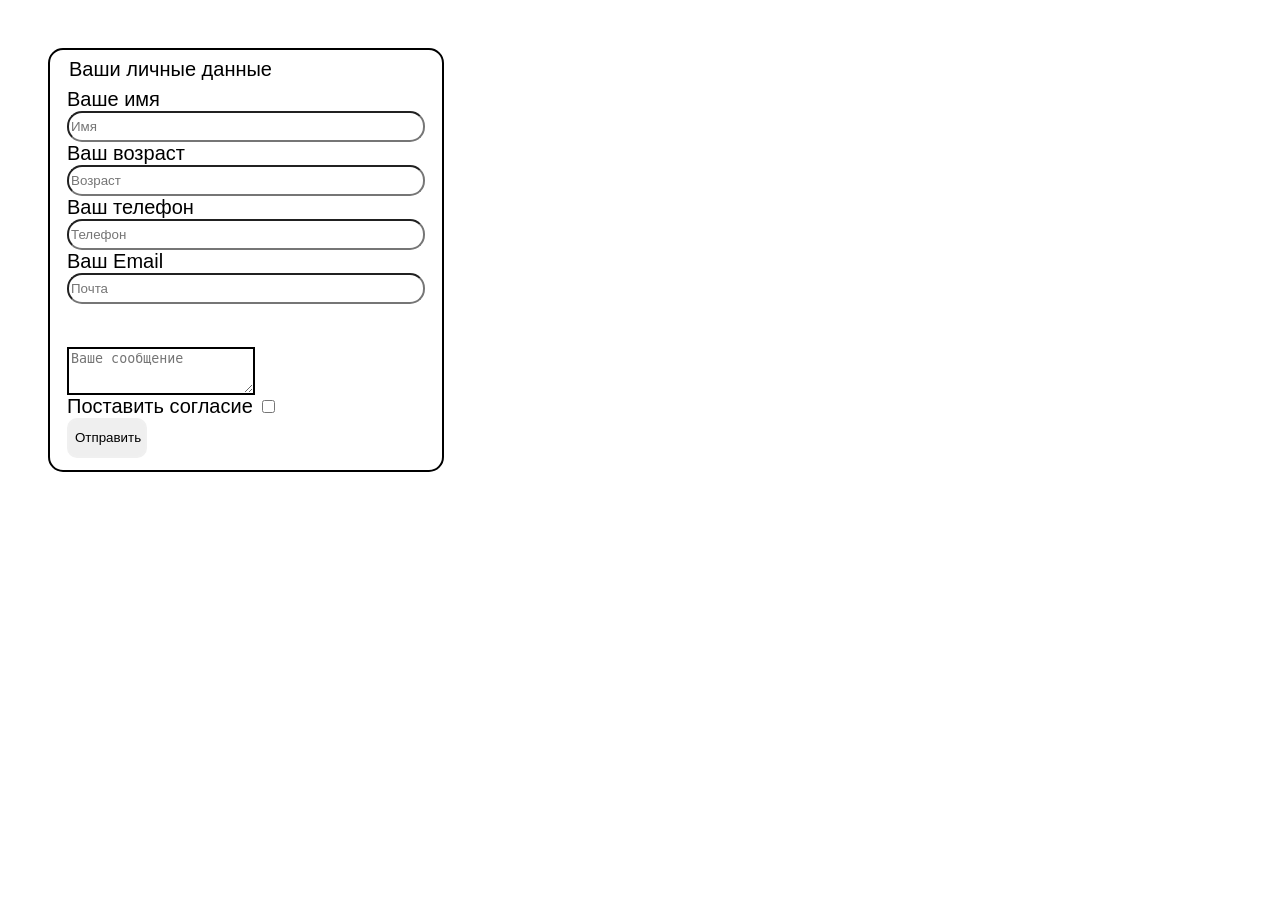
==== index.html @ 32880aeb "pr5" ====
<!DOCTYPE html>
<html lang="en">
<head>
  <meta charset="UTF-8">
  <meta name="viewport" content="width=device-width, initial-scale=1.0">
  <title>FORMS</title>
  <link rel="stylesheet" href="style.css">
</head>
<body>
  <div class="card">
    <form class="form" action="">
      <fieldset class="fs1">
        <legend class="legend">Ваши личные данные</legend>
        <label for="name" class="l1">Ваше имя</label>
        <input id="name " placeholder="Имя" required type="text">
        <label for="age" class="l2">Ваш возраст</label>
        <input id="age " placeholder="Возраст" required type="number">
        <label for="tel" class="l3">Ваш телефон</label>
        <input id="tel " placeholder="Телефон" required type="tel">
        <label for="mail" class="l4">Ваш Email</label>
        <input id="mail " placeholder="Почта" required type="email">
      </fieldset>
      <fieldset class="fs2">
        <label class="l5" for="massage"></label>
        <textarea class="ta" placeholder="Ваше сообщение" name="massage" id="massage"></textarea>
        <label class="l5" for="cb"> Поставить согласие 
          <input required id="cb" type="checkbox">
        </label>
        <button class="button" type="submit">Отправить</button>
      </fieldset>
    </form>
  </div>
</body>
</html>
---- style.css ----
body{
  font-family: sans-serif;

}
.card{
  display: inline-block;
  border: 2px solid #000;
  border-radius: 15px;
  margin: 40px;
}
.legend{
padding-top: 8px;
}
input:not([type="checkbox"]){
  display: block;
  min-width: 350px;
  min-height: 25px;
  border-radius: 15px;
}
.form{
  max-width: 500px;
  font-size: 20px;
}
.fs1{
  border-radius: 15px;
border: none;
}
.fs2{
  border-radius: 15px;
border:none
}
.ta{
  display: block;
  max-width: 180px;
  max-height: 200px;
  min-width: 180px;
  min-height: 40px;
  border: 2px solid #000;
}
.l5{
  display: inline-block;
}
.button{
width: 80px;
height: 40px;
border-radius: 10px;
border: 2px solid #F0F0F0;
display: block;
}
.cb {
    display: inline-block;
}
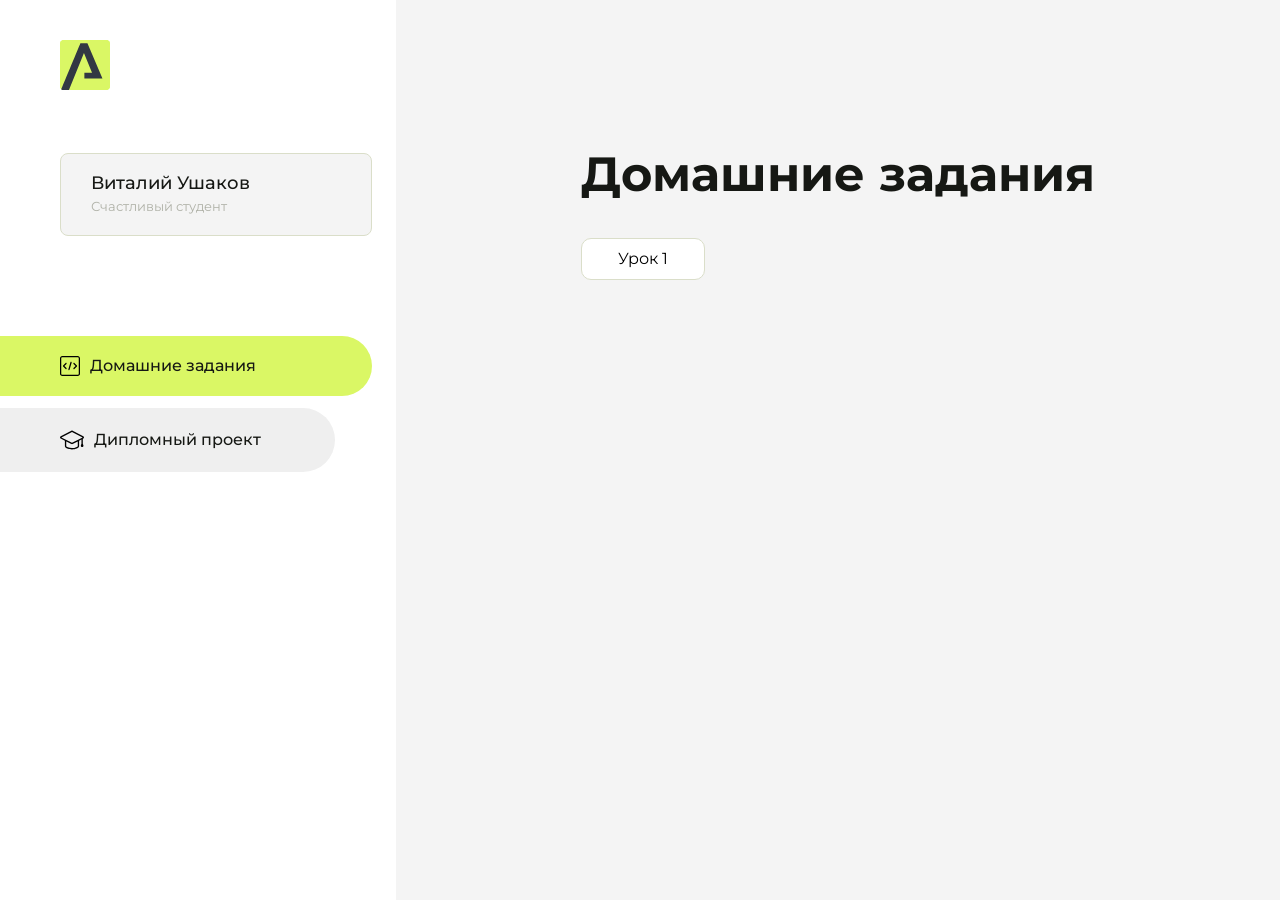
==== commit fb06a799: "Add files via upload" ====
--- a/index.html
+++ b/index.html
@@ -1,34 +1,117 @@
 <!DOCTYPE html>
 <html lang="en">
 <head>
-  <meta charset="UTF-8">
-  <meta name="viewport" content="width=device-width, initial-scale=1.0">
-  <title>FORMS</title>
-  <link rel="stylesheet" href="style.css">
+    <meta charset="UTF-8">
+    <meta name="viewport" content="width=device-width, initial-scale=1.0">
+    <title>Домашняя работа</title>
+    <link rel="shortcut icon" href="src/logo.ico" type="image/x-icon">
+    <link rel="preconnect" href="https://fonts.googleapis.com">
+    <link rel="preconnect" href="https://fonts.gstatic.com" crossorigin>
+    <link href="https://fonts.googleapis.com/css2?family=Montserrat:wght@400;500;700&family=Rubik:wght@500&display=swap"
+          rel="stylesheet">
+    <link rel="stylesheet" href="src/style.css">
 </head>
-<body>
-  <div class="card">
-    <form class="form" action="">
-      <fieldset class="fs1">
-        <legend class="legend">Ваши личные данные</legend>
-        <label for="name" class="l1">Ваше имя</label>
-        <input id="name " placeholder="Имя" required type="text">
-        <label for="age" class="l2">Ваш возраст</label>
-        <input id="age " placeholder="Возраст" required type="number">
-        <label for="tel" class="l3">Ваш телефон</label>
-        <input id="tel " placeholder="Телефон" required type="tel">
-        <label for="mail" class="l4">Ваш Email</label>
-        <input id="mail " placeholder="Почта" required type="email">
-      </fieldset>
-      <fieldset class="fs2">
-        <label class="l5" for="massage"></label>
-        <textarea class="ta" placeholder="Ваше сообщение" name="massage" id="massage"></textarea>
-        <label class="l5" for="cb"> Поставить согласие 
-          <input required id="cb" type="checkbox">
-        </label>
-        <button class="button" type="submit">Отправить</button>
-      </fieldset>
-    </form>
-  </div>
+<body id="body">
+<div class="overlay" id="overlay"></div>
+<div class="layout">
+    <div class="burger" id="burger">
+        <svg viewBox="0 0 24 24" fill="none" xmlns="http://www.w3.org/2000/svg">
+            <g id="SVGRepo_bgCarrier" stroke-width="0"></g>
+            <g id="SVGRepo_tracerCarrier" stroke-linecap="round" stroke-linejoin="round"></g>
+            <g id="SVGRepo_iconCarrier">
+                <path d="M4 18L20 18" stroke="#DAF765" stroke-width="2" stroke-linecap="round"></path>
+                <path d="M4 12L20 12" stroke="#DAF765" stroke-width="2" stroke-linecap="round"></path>
+                <path d="M4 6L20 6" stroke="#DAF765" stroke-width="2" stroke-linecap="round"></path>
+            </g>
+        </svg>
+    </div>
+    <aside class="sidebar" id="sidebar">
+        <div class="sidebar__inner">
+            <div class="logo">
+                <svg width="50" height="50" viewBox="0 0 50 50" fill="none" xmlns="http://www.w3.org/2000/svg">
+                    <g clip-path="url(#clip0_513_74730)">
+                        <path d="M46.17 -0.257004H3.83C1.57281 -0.257004 -0.257 1.57281 -0.257 3.83V46.17C-0.257 48.4272 1.57281 50.257 3.83 50.257H46.17C48.4272 50.257 50.257 48.4272 50.257 46.17V3.83C50.257 1.57281 48.4272 -0.257004 46.17 -0.257004Z"
+                              fill="#DAF765"/>
+                        <path d="M24.375 38.4H42.461L27.441 3.1585H20.4355C20.4355 3.1585 6.7895 35.881 1.1945 49.294C2.015 50.0275 3.0945 50.257 3.6945 50.257H8.8445L23.954 13.07L32.0465 32.8285H24.375V38.4Z"
+                              fill="#323843"/>
+                    </g>
+                    <defs>
+                        <clipPath id="clip0_513_74730">
+                            <rect width="50" height="50" fill="white"/>
+                        </clipPath>
+                    </defs>
+                </svg>
+            </div>
+            <div class="sidebar__user">
+                <div class="sidebar__name">Виталий Ушаков</div>
+                <div class="sidebar__text">Счастливый студент</div>
+            </div>
+            <div class="sidebar__tabs">
+                <div class="sidebar__item">
+                    <button class="sidebar__button active" id="tasks">
+                        <svg xmlns="http://www.w3.org/2000/svg" width="20" height="20" viewBox="0 0 20 20" fill="none">
+                            <g clip-path="url(#clip0_704_74543)">
+                                <path d="M17.7083 20H2.29167C1.0275 20 0 18.9725 0 17.7083V2.29167C0 1.0275 1.0275 0 2.29167 0H17.7083C18.9725 0 20 1.0275 20 2.29167V17.7083C20 18.9725 18.9725 20 17.7083 20ZM2.29167 1.25C1.7175 1.25 1.25 1.7175 1.25 2.29167V17.7083C1.25 18.2825 1.7175 18.75 2.29167 18.75H17.7083C18.2825 18.75 18.75 18.2825 18.75 17.7083V2.29167C18.75 1.7175 18.2825 1.25 17.7083 1.25H2.29167Z"
+                                      fill="black"/>
+                                <path d="M6.04167 13.125C5.88167 13.125 5.72167 13.0642 5.6 12.9417L3.1 10.4417C2.85583 10.1975 2.85583 9.80167 3.1 9.5575L5.6 7.0575C5.84417 6.81333 6.24 6.81333 6.48417 7.0575C6.72833 7.30167 6.72833 7.6975 6.48417 7.94167L4.42583 10L6.48417 12.0583C6.72833 12.3025 6.72833 12.6983 6.48417 12.9425C6.36167 13.0642 6.20167 13.125 6.04167 13.125Z"
+                                      fill="black"/>
+                                <path d="M8.95833 14.1667C8.9 14.1667 8.84 14.1583 8.78167 14.1417C8.45083 14.0442 8.26083 13.6967 8.35833 13.3658L10.4417 6.28251C10.5392 5.95084 10.8892 5.76417 11.2175 5.85917C11.5483 5.95667 11.7383 6.30417 11.6408 6.63501L9.5575 13.7183C9.47833 13.9908 9.22833 14.1667 8.95833 14.1667Z"
+                                      fill="black"/>
+                                <path d="M13.9583 13.125C13.7983 13.125 13.6383 13.0642 13.5167 12.9417C13.2725 12.6975 13.2725 12.3017 13.5167 12.0575L15.575 9.99916L13.5167 7.94083C13.2725 7.69666 13.2725 7.30083 13.5167 7.05666C13.7608 6.81249 14.1567 6.81249 14.4008 7.05666L16.9008 9.55666C17.145 9.80083 17.145 10.1967 16.9008 10.4408L14.4008 12.9408C14.2783 13.0642 14.1183 13.125 13.9583 13.125Z"
+                                      fill="black"/>
+                            </g>
+                            <defs>
+                                <clipPath id="clip0_704_74543">
+                                    <rect width="20" height="20" fill="white"/>
+                                </clipPath>
+                            </defs>
+                        </svg>
+                        <span>Домашние задания</span></button>
+                </div>
+                <div class="sidebar__item">
+                    <button class="sidebar__button" id="diplom">
+                        <svg xmlns="http://www.w3.org/2000/svg" width="24" height="24" viewBox="0 0 24 24" fill="none">
+                            <g clip-path="url(#clip0_704_74553)">
+                                <path d="M23.2628 10.5971C23.7176 10.365 24 9.90375 24 9.39337C24 8.883 23.7176 8.42175 23.2628 8.18962L12.6135 2.75362C12.2291 2.55824 11.7705 2.55787 11.3854 2.75399L0.736875 8.19C0.282375 8.42175 0 8.883 0 9.39337C0 9.90375 0.282375 10.365 0.736875 10.5971L4.89038 12.7177V18.2074C4.89038 19.8154 8.412 21.393 12 21.393C15.5884 21.393 19.1096 19.815 19.1096 18.2074V12.7174L21.4609 11.517V15.8017L20.901 17.2305C20.7409 17.6389 20.7934 18.0994 21.0405 18.4616C21.2876 18.8246 21.6979 19.041 22.1366 19.041C22.5754 19.041 22.9852 18.8246 23.2324 18.462C23.4795 18.099 23.532 17.6385 23.3719 17.2301L22.8124 15.8021V10.827L23.2628 10.5971ZM17.7623 18.1721C17.6198 18.6375 15.3491 20.0419 12 20.0419C8.65088 20.0419 6.38025 18.6375 6.2415 18.2074V12.3037L6.23887 12.3019C6.23812 12.057 6.1065 11.8207 5.87325 11.7019L1.3515 9.39337L12 3.95737L22.6489 9.39337L12 14.8294L5.87325 11.7019C5.54063 11.5331 4.6695 11.6674 4.5 12C4.33012 12.3322 4.55813 12.5479 4.89038 12.7177L11.3857 16.0331C11.5781 16.1314 11.7889 16.1805 12 16.1805C12.2107 16.1805 12.4222 16.1314 12.6146 16.0331L17.7593 13.407L17.7623 18.1721Z"
+                                      fill="black"/>
+                            </g>
+                            <defs>
+                                <clipPath id="clip0_704_74553">
+                                    <rect width="24" height="24" fill="white"/>
+                                </clipPath>
+                            </defs>
+                        </svg>
+                        <span>Дипломный проект</span></button>
+                </div>
+            </div>
+        </div>
+
+    </aside>
+    <div class="content">
+        <div class="container">
+            <div class="content__block" id="tasksBlock">
+                <div class="content__title">Домашние задания</div>
+                <ul class="content__list">
+                    <li class="content__list-item">
+                        <a href="lesson1/index.html">Урок 1</a>
+                    </li>
+                </ul>
+            </div>
+            <div class="content__block hidden" id="diplomBlock">
+                <div class="content__title">Дипломный проект</div>
+                <div class="content__list-diplom">
+                    <a href="ПАПКА-С-НОМЕРОМ-УРОКА">Ссылка на ДЗ</a>
+                </div>
+                <div class="content__decor">
+                    <div class="content__decor-text">Давай проверим, чему ты научился!</div>
+                    <div class="content__decor-img">
+                        <img src="src/decor.png" alt="decor">
+                    </div>
+                </div>
+            </div>
+        </div>
+    </div>
+</div>
+<script src="src/index.js"></script>
 </body>
-</html>+</html>
--- a/src/style.css
+++ b/src/style.css
@@ -0,0 +1,292 @@
+
+*{padding: 0;margin: 0;border: 0;}
+*,*:before,*:after{-webkit-box-sizing: border-box;box-sizing: border-box;}
+:focus,:active{outline: none;}
+a:focus,a:active{outline: none;}
+nav,footer,header,aside{display: block;}
+html,body{
+    height:100%;width:100%;
+    font-size:100%;line-height:1;-ms-text-size-adjust:100%;-moz-text-size-adjust:100%;-webkit-text-size-adjust:100%;}
+input,button,textarea{font-family:inherit;}
+input::-ms-clear{display: none;}
+button{cursor: pointer;}
+button::-moz-focus-inner{padding:0;border:0;}
+a,a:visited{text-decoration: none;}
+a:hover{text-decoration: none;}
+ul li{list-style: none;}
+img{vertical-align: top;}
+h1,h2,h3,h4,h5,h6{font-size:inherit;font-weight: inherit;}
+a{color:inherit;}
+
+
+
+body {
+    font-family: "Montserrat",SansSerif;
+    color: black;
+}
+
+body.overflow {
+    overflow: hidden;
+}
+
+
+
+.layout {
+    display: -webkit-box;
+    display: -ms-flexbox;
+    display: flex;
+    min-height: 100vh;
+}
+
+.sidebar {
+    padding: 40px 24px 40px 0;
+    -ms-flex-negative: 0;
+    flex-shrink: 0;
+    background-color: white;
+}
+
+
+
+.content {
+    -webkit-box-flex: 1;
+    -ms-flex-positive: 1;
+    flex-grow: 1;
+    background-color: #F4F4F4;
+}
+
+.container {
+    display: -webkit-box;
+    display: -ms-flexbox;
+    display: flex;
+    -webkit-box-orient: vertical;
+    -webkit-box-direction: normal;
+    -ms-flex-direction: column;
+    flex-direction: column;
+    -webkit-box-pack: center;
+    -ms-flex-pack: center;
+    justify-content: center;
+    -webkit-box-align: center;
+    -ms-flex-align: center;
+    align-items: center;
+    padding: 150px 60px 80px 60px;
+}
+
+
+.logo {
+    margin-left: 60px;
+    margin-bottom: 60px;
+}
+
+.sidebar__user {
+    background-color: #F4F4F4;
+    padding: 20px 30px;
+    margin-left: 60px;
+    margin-bottom: 100px;
+    border-radius: 8px;
+    border: 1px solid #DADEC9;
+}
+
+.sidebar__name {
+    color:#161814;
+    font-size: 18px;
+    font-weight: 500;
+    margin-bottom: 6px;
+}
+
+.sidebar__text {
+    color: #AFB1A7;
+    font-size: 13px;
+    font-weight: 400;
+    line-height: 130%; /* 16.9px */
+}
+
+.sidebar__item {
+    width: 372px;
+}
+
+.sidebar__button {
+    display: -webkit-box;
+    display: -ms-flexbox;
+    display: flex;
+    -webkit-box-align: center;
+    -ms-flex-align: center;
+    align-items: center;
+    gap: 10px;
+    padding: 20px 60px;
+    margin-bottom: 12px;
+    border-radius: 0px 100px 100px 0px;
+    -webkit-transition: all .5s;
+    -o-transition: all .5s;
+    transition: all .5s;
+    cursor: pointer;
+    width: 90%;
+    color:#161814;
+    font-size: 16px;
+    font-weight: 500;
+}
+
+.sidebar__button.active , .sidebar__button:hover {
+    width: 100%;
+    background-color: #DAF765;
+}
+
+
+.content__title {
+    color: #161814;
+    font-size: 48px;
+    font-weight: 700;
+    margin-bottom: 40px;
+}
+
+.content__list {
+    display: -webkit-box;
+    display: -ms-flexbox;
+    display: flex;
+    -webkit-box-align: center;
+    -ms-flex-align: center;
+    align-items: center;
+    -ms-flex-wrap: wrap;
+    flex-wrap: wrap;
+    gap: 20px;
+}
+
+
+
+.content__list-item  {
+    cursor: pointer;
+    padding: 12px 18px;
+    background-color: #fff;
+    border-radius: 10px;
+    border: 1px solid #DADEC9;
+    -webkit-transition: all .3s;
+    -o-transition: all .3s;
+    transition: all .3s;
+}
+
+.content__list-item:hover,.content__list-diplom:hover {
+    background-color: #AFB1A7;
+}
+
+li a {
+    padding: 12px 18px;
+
+}
+
+
+.content__list-diplom {
+    -webkit-transition: all .3s;
+    -o-transition: all .3s;
+    transition: all .3s;
+    display: inline-block;
+    padding: 12px 18px;
+    background-color: #fff;
+    border-radius: 10px;
+    border: 1px solid #DADEC9;
+}
+
+.content__decor {
+    display: -webkit-box;
+    display: -ms-flexbox;
+    display: flex;
+    -webkit-box-align: center;
+    -ms-flex-align: center;
+    align-items: center;
+}
+
+.content__decor-text {
+    color:#BEDD44;
+    font-size: 36px;
+    font-weight: 700;
+    line-height: 110%; /* 39.6px */
+}
+
+.content__block {
+    max-width: 1200px;
+}
+
+.content__block.hidden {
+    display: none;
+}
+
+.content__decor-img img{
+    width: 100%;
+}
+
+.burger {
+    display: none;
+    padding: 5px;
+    position: fixed;
+    top: 3%;
+    right: 7%;
+    width: 40px;
+    height: 40px;
+    background-color: #161814;
+    border-radius: 50%;
+    z-index: 10;
+    border: 1px solid #DAF765;
+}
+
+@media (max-width: 768px) {
+    .burger {
+        display: block;
+    }
+
+    .sidebar {
+        -webkit-transition: all .3s;
+        -o-transition: all .3s;
+        transition: all .3s;
+        -webkit-transform: translateX(-100%);
+        -ms-transform: translateX(-100%);
+        transform: translateX(-100%);
+        position: fixed;
+        top: 0;
+        left: 0;
+        bottom: 0;
+        z-index: 5;
+    }
+
+    .sidebar.show {
+        -webkit-transform: translateX(0%);
+        -ms-transform: translateX(0%);
+        transform: translateX(0%);
+    }
+
+    .overlay {
+        opacity: 0;
+        pointer-events: none;
+        -webkit-transition: all .3s;
+        -o-transition: all .3s;
+        transition: all .3s;
+        position: absolute;
+        top: 0;
+        right: 0;
+        left: 0;
+        bottom: 0;
+        z-index: 3;
+        background-color: #000000e0;
+    }
+
+    .overlay.show {
+        opacity: 1;
+        pointer-events: all;
+    }
+
+    .container {
+        padding: 40px 20px;
+        min-height: 100%;
+    }
+
+    .content__decor {
+        margin-top: 20px;
+        -webkit-box-orient: vertical;
+        -webkit-box-direction: normal;
+        -ms-flex-direction: column;
+        flex-direction: column;
+    }
+}
+
+@media (max-width: 400px) {
+    .sidebar__user {
+        margin-left: 0;
+    }
+}
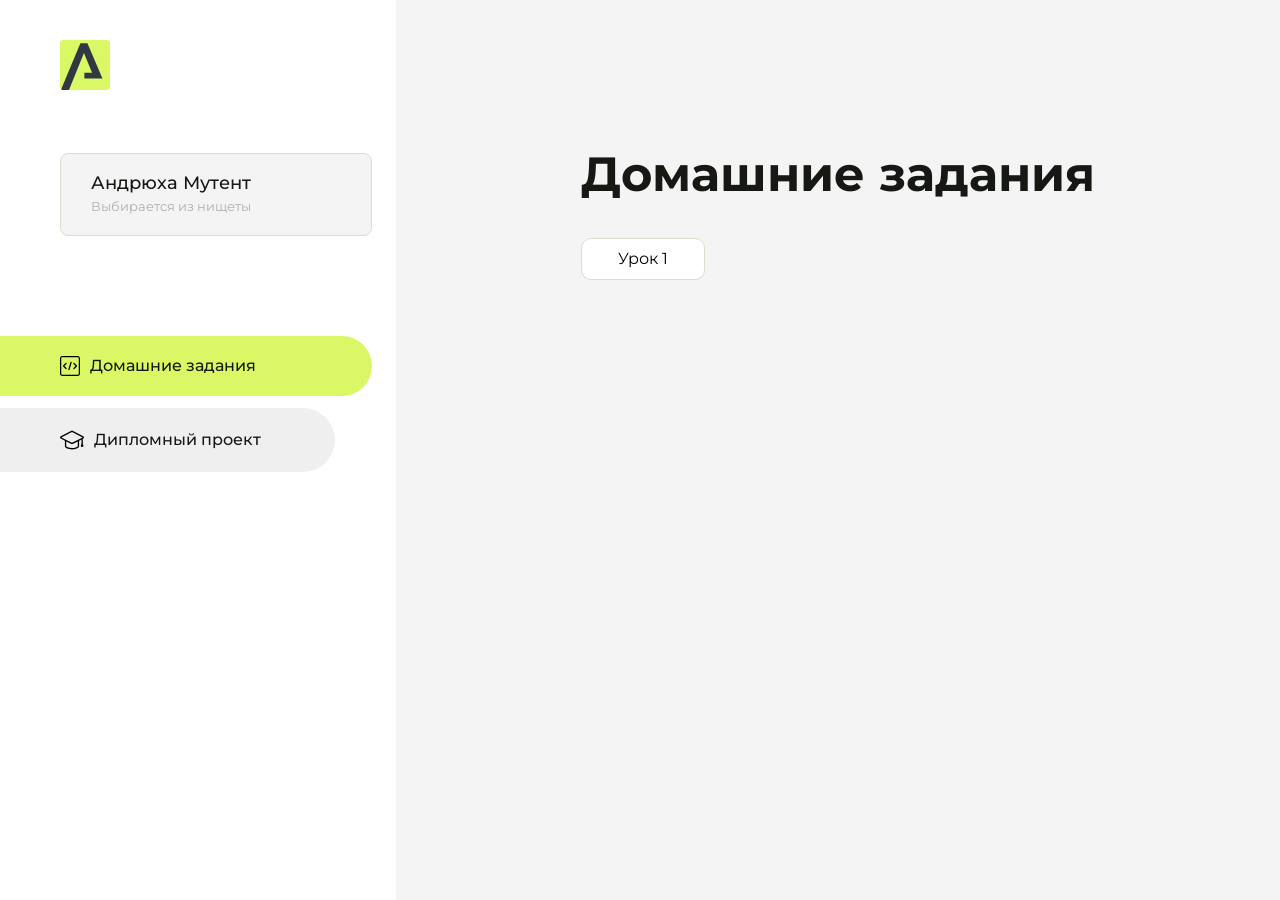
==== commit 7d95431b: "Update index.html" ====
--- a/index.html
+++ b/index.html
@@ -43,8 +43,8 @@
                 </svg>
             </div>
             <div class="sidebar__user">
-                <div class="sidebar__name">Виталий Ушаков</div>
-                <div class="sidebar__text">Счастливый студент</div>
+                <div class="sidebar__name">Андрюха Мутент</div>
+                <div class="sidebar__text">Выбирается из нищеты </div>
             </div>
             <div class="sidebar__tabs">
                 <div class="sidebar__item">
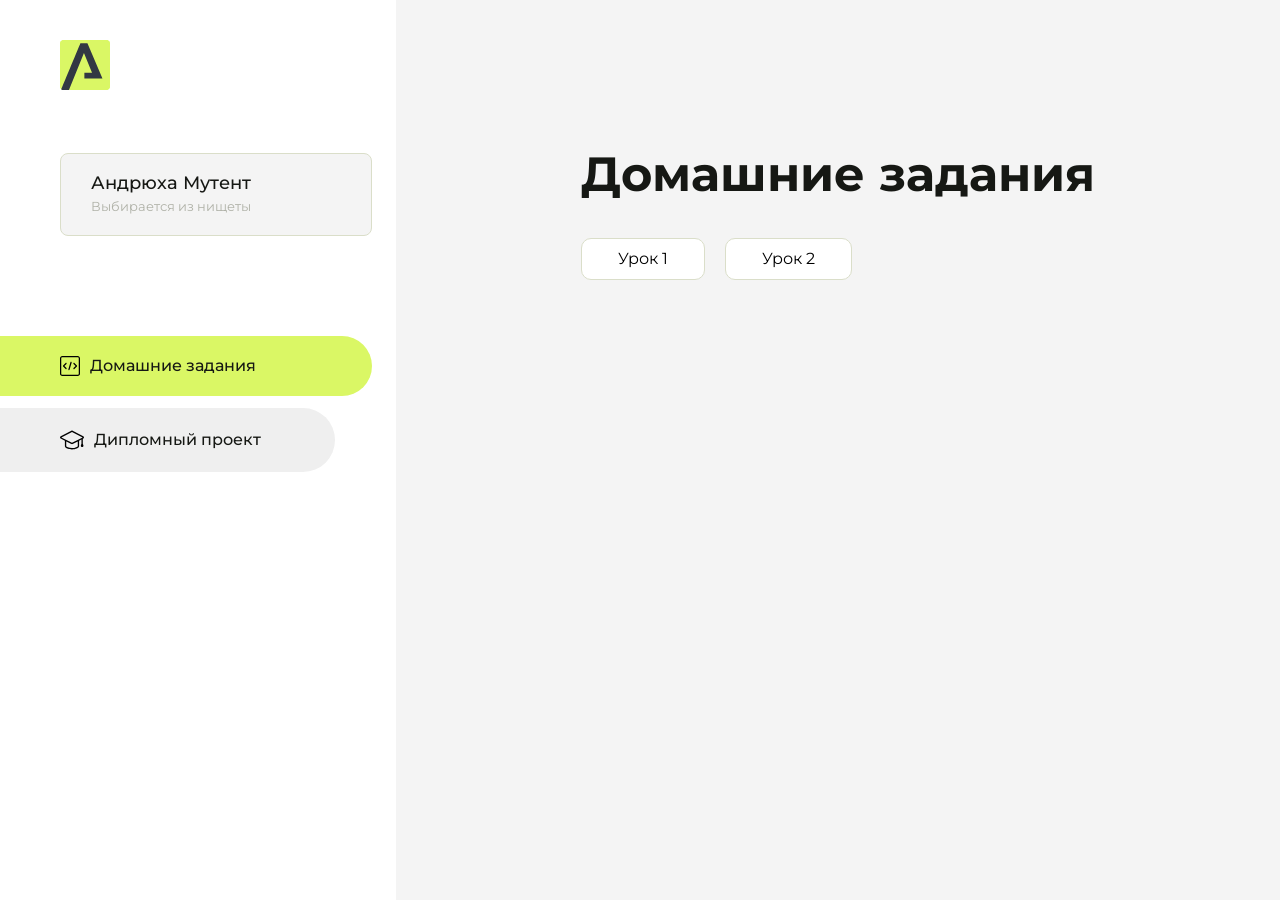
==== commit 4ffbc29e: "Update index.html" ====
--- a/index.html
+++ b/index.html
@@ -93,7 +93,10 @@
                 <div class="content__title">Домашние задания</div>
                 <ul class="content__list">
                     <li class="content__list-item">
-                        <a href="lesson1/index.html">Урок 1</a>
+                        <a href="5pr/index.html">Урок 1</a>
+                    </li>
+                    <li class="content__list-item">
+                        <a href="lesson1/index.html">Урок 2</a>
                     </li>
                 </ul>
             </div>
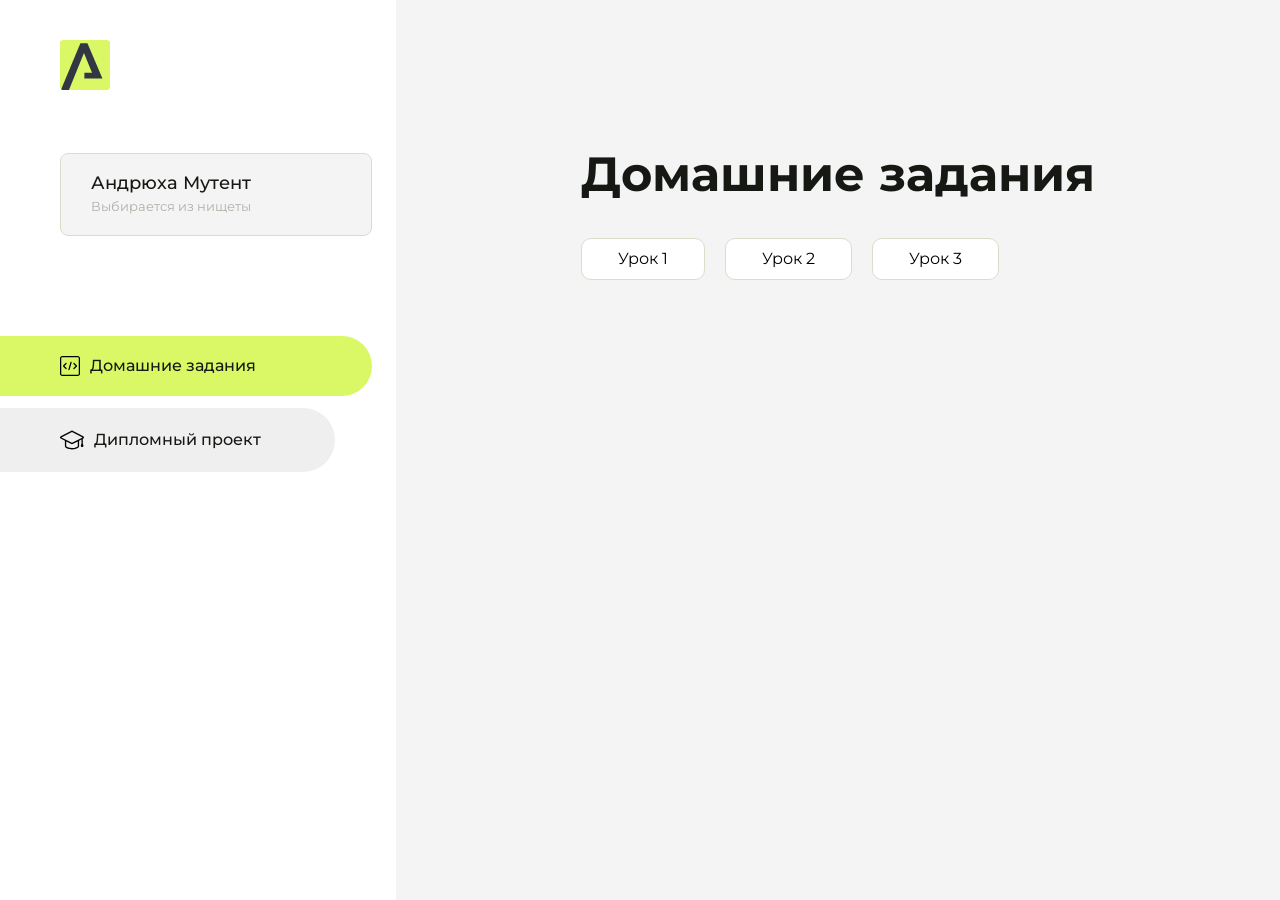
==== commit cc462808: "Update index.html" ====
--- a/index.html
+++ b/index.html
@@ -96,7 +96,10 @@
                         <a href="5pr/index.html">Урок 1</a>
                     </li>
                     <li class="content__list-item">
-                        <a href="lesson1/index.html">Урок 2</a>
+                        <a href="pr6/index.html">Урок 2</a>
+                    </li>
+                    <li class="content__list-item">
+                        <a href="lesson1/index.html">Урок 3</a>
                     </li>
                 </ul>
             </div>
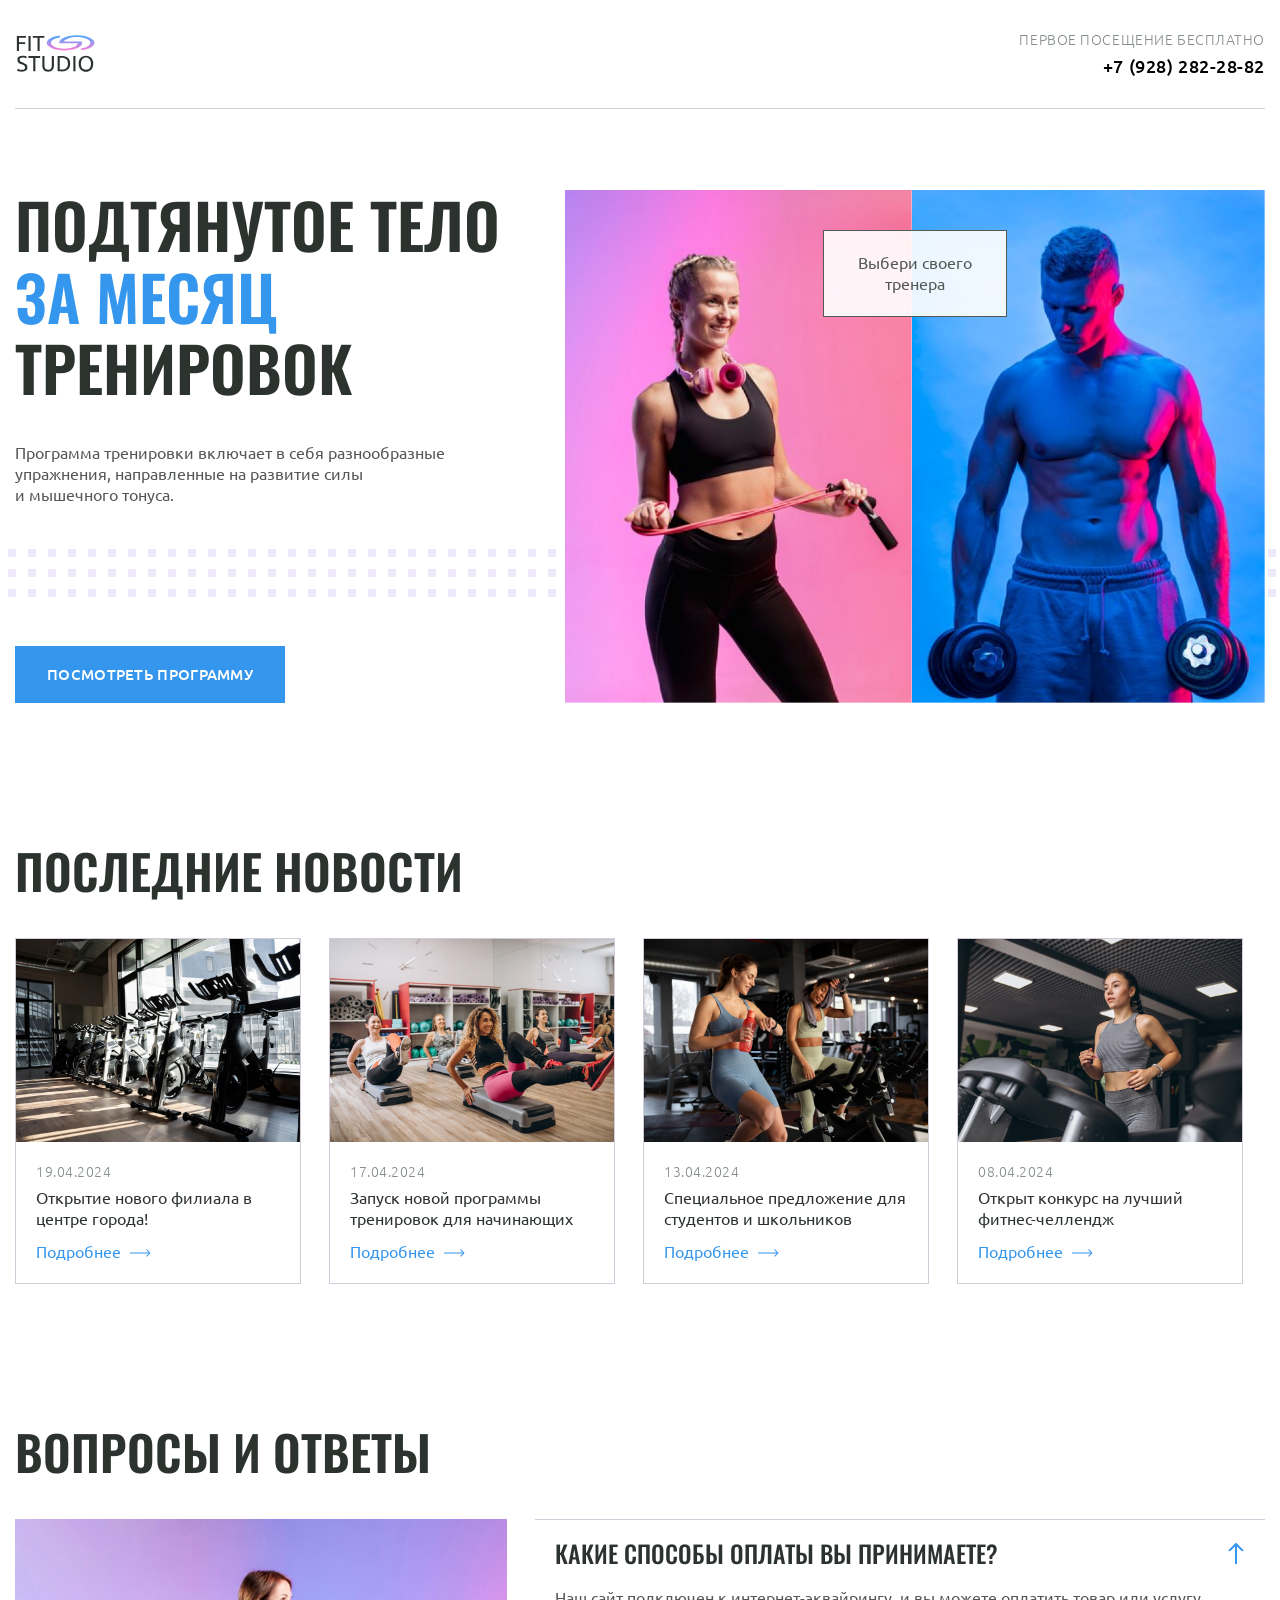
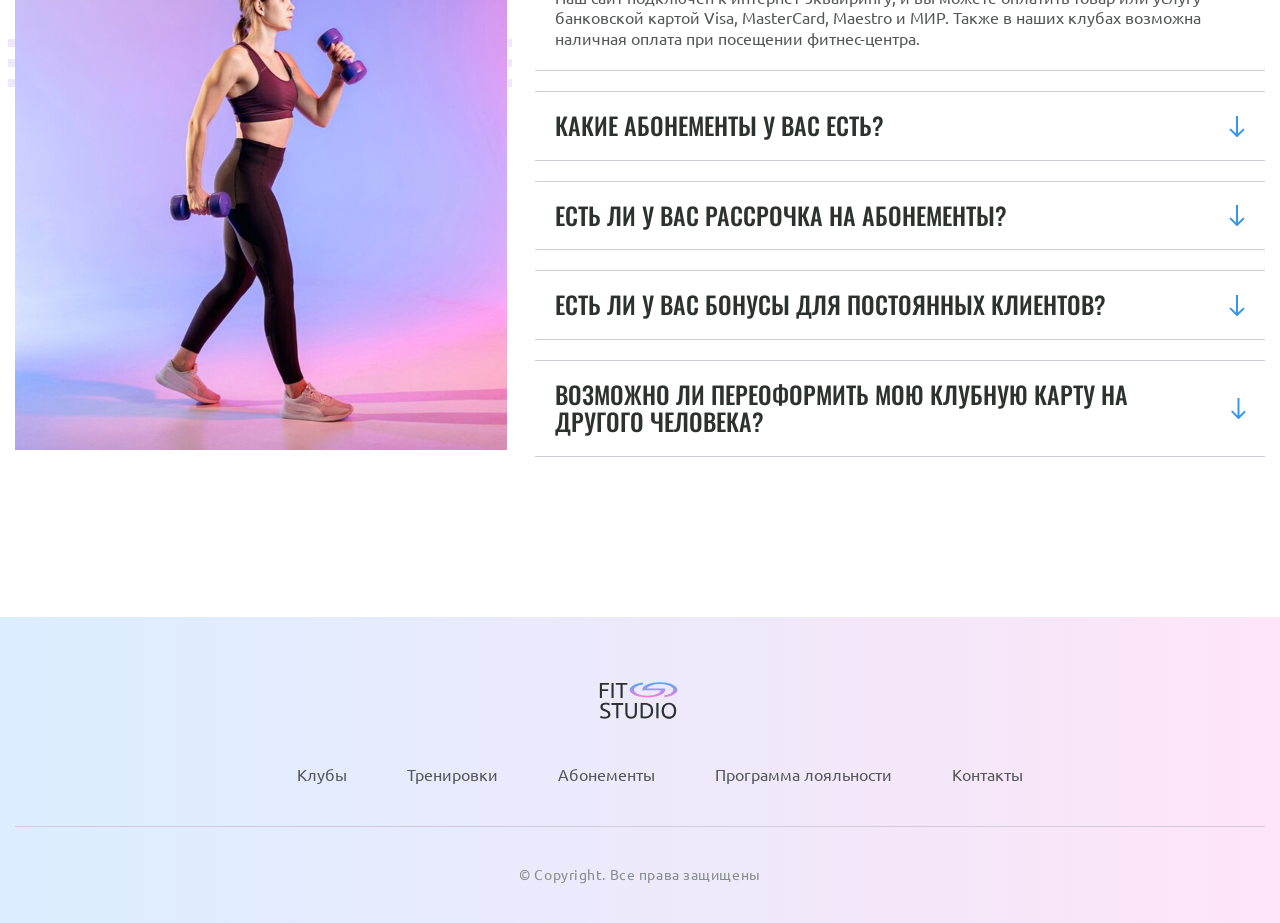
==== commit 82583e56: "Add files via upload" ====
--- a/index.html
+++ b/index.html
@@ -1,123 +1,159 @@
 <!DOCTYPE html>
-<html lang="en">
+<html lang="ru">
 <head>
-    <meta charset="UTF-8">
-    <meta name="viewport" content="width=device-width, initial-scale=1.0">
-    <title>Домашняя работа</title>
-    <link rel="shortcut icon" href="src/logo.ico" type="image/x-icon">
-    <link rel="preconnect" href="https://fonts.googleapis.com">
-    <link rel="preconnect" href="https://fonts.gstatic.com" crossorigin>
-    <link href="https://fonts.googleapis.com/css2?family=Montserrat:wght@400;500;700&family=Rubik:wght@500&display=swap"
-          rel="stylesheet">
-    <link rel="stylesheet" href="src/style.css">
+  <meta charset="UTF-8">
+  <meta name="viewport" content="width=device-width, initial-scale=1.0">
+  <title>Fit-studio - Главная </title>
+  <link rel="stylesheet" href="./CSS/normalize.css">
+  <link rel="stylesheet" href="./CSS/fonts.css">
+  <link rel="stylesheet" href="./CSS/globals.css">
+  <link rel="stylesheet" href="./CSS/header.css">
+  <link rel="stylesheet" href="./CSS/main.css">
+  <link rel="stylesheet" href="./CSS/footer.css">
+  <link rel=" icon" href="./img/favicon-icon.svg" type="image/svg+xml">
 </head>
-<body id="body">
-<div class="overlay" id="overlay"></div>
-<div class="layout">
-    <div class="burger" id="burger">
-        <svg viewBox="0 0 24 24" fill="none" xmlns="http://www.w3.org/2000/svg">
-            <g id="SVGRepo_bgCarrier" stroke-width="0"></g>
-            <g id="SVGRepo_tracerCarrier" stroke-linecap="round" stroke-linejoin="round"></g>
-            <g id="SVGRepo_iconCarrier">
-                <path d="M4 18L20 18" stroke="#DAF765" stroke-width="2" stroke-linecap="round"></path>
-                <path d="M4 12L20 12" stroke="#DAF765" stroke-width="2" stroke-linecap="round"></path>
-                <path d="M4 6L20 6" stroke="#DAF765" stroke-width="2" stroke-linecap="round"></path>
-            </g>
-        </svg>
+<body>
+  <header class="header">
+    <div class="container ">
+      <div class="header-container">
+        <a href="/">
+          <img src="./img/logo-icon.svg" alt="Логотип">
+        </a>
+        <div class="phone text-sub">
+          <p class="phone-text">Первое посещение бесплатно</p>
+          <a class="phone-link" href="tel:+79282822882">+7 (928) 282-28-82</a>
+        </div>
+      </div>
     </div>
-    <aside class="sidebar" id="sidebar">
-        <div class="sidebar__inner">
-            <div class="logo">
-                <svg width="50" height="50" viewBox="0 0 50 50" fill="none" xmlns="http://www.w3.org/2000/svg">
-                    <g clip-path="url(#clip0_513_74730)">
-                        <path d="M46.17 -0.257004H3.83C1.57281 -0.257004 -0.257 1.57281 -0.257 3.83V46.17C-0.257 48.4272 1.57281 50.257 3.83 50.257H46.17C48.4272 50.257 50.257 48.4272 50.257 46.17V3.83C50.257 1.57281 48.4272 -0.257004 46.17 -0.257004Z"
-                              fill="#DAF765"/>
-                        <path d="M24.375 38.4H42.461L27.441 3.1585H20.4355C20.4355 3.1585 6.7895 35.881 1.1945 49.294C2.015 50.0275 3.0945 50.257 3.6945 50.257H8.8445L23.954 13.07L32.0465 32.8285H24.375V38.4Z"
-                              fill="#323843"/>
-                    </g>
-                    <defs>
-                        <clipPath id="clip0_513_74730">
-                            <rect width="50" height="50" fill="white"/>
-                        </clipPath>
-                    </defs>
-                </svg>
-            </div>
-            <div class="sidebar__user">
-                <div class="sidebar__name">Андрюха Мутент</div>
-                <div class="sidebar__text">Выбирается из нищеты </div>
-            </div>
-            <div class="sidebar__tabs">
-                <div class="sidebar__item">
-                    <button class="sidebar__button active" id="tasks">
-                        <svg xmlns="http://www.w3.org/2000/svg" width="20" height="20" viewBox="0 0 20 20" fill="none">
-                            <g clip-path="url(#clip0_704_74543)">
-                                <path d="M17.7083 20H2.29167C1.0275 20 0 18.9725 0 17.7083V2.29167C0 1.0275 1.0275 0 2.29167 0H17.7083C18.9725 0 20 1.0275 20 2.29167V17.7083C20 18.9725 18.9725 20 17.7083 20ZM2.29167 1.25C1.7175 1.25 1.25 1.7175 1.25 2.29167V17.7083C1.25 18.2825 1.7175 18.75 2.29167 18.75H17.7083C18.2825 18.75 18.75 18.2825 18.75 17.7083V2.29167C18.75 1.7175 18.2825 1.25 17.7083 1.25H2.29167Z"
-                                      fill="black"/>
-                                <path d="M6.04167 13.125C5.88167 13.125 5.72167 13.0642 5.6 12.9417L3.1 10.4417C2.85583 10.1975 2.85583 9.80167 3.1 9.5575L5.6 7.0575C5.84417 6.81333 6.24 6.81333 6.48417 7.0575C6.72833 7.30167 6.72833 7.6975 6.48417 7.94167L4.42583 10L6.48417 12.0583C6.72833 12.3025 6.72833 12.6983 6.48417 12.9425C6.36167 13.0642 6.20167 13.125 6.04167 13.125Z"
-                                      fill="black"/>
-                                <path d="M8.95833 14.1667C8.9 14.1667 8.84 14.1583 8.78167 14.1417C8.45083 14.0442 8.26083 13.6967 8.35833 13.3658L10.4417 6.28251C10.5392 5.95084 10.8892 5.76417 11.2175 5.85917C11.5483 5.95667 11.7383 6.30417 11.6408 6.63501L9.5575 13.7183C9.47833 13.9908 9.22833 14.1667 8.95833 14.1667Z"
-                                      fill="black"/>
-                                <path d="M13.9583 13.125C13.7983 13.125 13.6383 13.0642 13.5167 12.9417C13.2725 12.6975 13.2725 12.3017 13.5167 12.0575L15.575 9.99916L13.5167 7.94083C13.2725 7.69666 13.2725 7.30083 13.5167 7.05666C13.7608 6.81249 14.1567 6.81249 14.4008 7.05666L16.9008 9.55666C17.145 9.80083 17.145 10.1967 16.9008 10.4408L14.4008 12.9408C14.2783 13.0642 14.1183 13.125 13.9583 13.125Z"
-                                      fill="black"/>
-                            </g>
-                            <defs>
-                                <clipPath id="clip0_704_74543">
-                                    <rect width="20" height="20" fill="white"/>
-                                </clipPath>
-                            </defs>
-                        </svg>
-                        <span>Домашние задания</span></button>
-                </div>
-                <div class="sidebar__item">
-                    <button class="sidebar__button" id="diplom">
-                        <svg xmlns="http://www.w3.org/2000/svg" width="24" height="24" viewBox="0 0 24 24" fill="none">
-                            <g clip-path="url(#clip0_704_74553)">
-                                <path d="M23.2628 10.5971C23.7176 10.365 24 9.90375 24 9.39337C24 8.883 23.7176 8.42175 23.2628 8.18962L12.6135 2.75362C12.2291 2.55824 11.7705 2.55787 11.3854 2.75399L0.736875 8.19C0.282375 8.42175 0 8.883 0 9.39337C0 9.90375 0.282375 10.365 0.736875 10.5971L4.89038 12.7177V18.2074C4.89038 19.8154 8.412 21.393 12 21.393C15.5884 21.393 19.1096 19.815 19.1096 18.2074V12.7174L21.4609 11.517V15.8017L20.901 17.2305C20.7409 17.6389 20.7934 18.0994 21.0405 18.4616C21.2876 18.8246 21.6979 19.041 22.1366 19.041C22.5754 19.041 22.9852 18.8246 23.2324 18.462C23.4795 18.099 23.532 17.6385 23.3719 17.2301L22.8124 15.8021V10.827L23.2628 10.5971ZM17.7623 18.1721C17.6198 18.6375 15.3491 20.0419 12 20.0419C8.65088 20.0419 6.38025 18.6375 6.2415 18.2074V12.3037L6.23887 12.3019C6.23812 12.057 6.1065 11.8207 5.87325 11.7019L1.3515 9.39337L12 3.95737L22.6489 9.39337L12 14.8294L5.87325 11.7019C5.54063 11.5331 4.6695 11.6674 4.5 12C4.33012 12.3322 4.55813 12.5479 4.89038 12.7177L11.3857 16.0331C11.5781 16.1314 11.7889 16.1805 12 16.1805C12.2107 16.1805 12.4222 16.1314 12.6146 16.0331L17.7593 13.407L17.7623 18.1721Z"
-                                      fill="black"/>
-                            </g>
-                            <defs>
-                                <clipPath id="clip0_704_74553">
-                                    <rect width="24" height="24" fill="white"/>
-                                </clipPath>
-                            </defs>
-                        </svg>
-                        <span>Дипломный проект</span></button>
-                </div>
-            </div>
+  </header>
+  <section class="hero section">
+    <div class="container hero-container">
+      <div>
+        <h1>Подтянутое тело <strong>за месяц</strong> тренировок</h1>
+        <p class="text">Программа тренировки включает в себя разнообразные упражнения, направленные на развитие силы и мышечного тонуса.</p>
+        <a href="#" class="button">Посмотреть программу</a>
+      </div>
+      <div class="hero-img">
+        <p class="hero-choose">
+Выбери своего тренера
+        </p>
+        <img src="./img/Rectangle 1.png" width="347" height="513" alt="СПОРТ.">
+        <img src="./img/Rectangle 3.png" width="353" height="513" alt="СПОРТ.">
+      </div>
+    </div>
+    </section>
+    <section class="news section">
+      <div class="container">
+        <h2 class="title-large">Последние новости</h2>
+        <div class="card-container">
+          <article class="news-article">
+            <header>
+              <img width="284" height="203" src="./img/Frame 5.png" alt="Тренажеры беговые">
+              <div class="news-info">
+                <time class="news-date text-sub" datetime="2024-04-19">19.04.2024</time>
+                <h3>Открытие нового филиала в центре города!</h3>
+              </div>
+            </header>
+            <footer>
+              <a class="news-link" href="article.html">Подробнее</a>
+            </footer>
+          </article>
+                    <article class="news-article">
+            <header>
+              <img width="284" height="203" src="./img/Frame 5 (1).png" alt="Занятия спортом">
+              <div class="news-info">
+                <time class="news-date text-sub" datetime="2024-04-17">17.04.2024</time>
+                <h3>Запуск новой программы тренировок для начинающих</h3>
+              </div>
+            </header>
+            <footer>
+              <a class="news-link" href="article.html">Подробнее</a>
+            </footer>
+          </article>
+                    <article class="news-article">
+            <header>
+              <img width="284" height="203" src="./img/Frame 5 (2).png" alt="Заеятия спортом на велотренажерах">
+              <div class="news-info">
+                <time class="news-date text-sub" datetime="2024-04-13">13.04.2024</time>
+                <h3>Специальное предложение для студентов и школьников</h3>
+              </div>
+            </header>
+            <footer>
+              <a class="news-link" href="article.html">Подробнее</a>
+            </footer>
+          </article>
+                    <article class="news-article">
+            <header>
+              <img width="284" height="203" src="./img/Frame 5 (3).png" alt="Девушка бежит на беговой дорожке">
+              <div class="news-info">
+                <time class="news-date text-sub" datetime="2024-04-08">08.04.2024</time>
+                <h3>Открыт конкурс на лучший фитнес-челлендж</h3>
+              </div>
+            </header>
+            <footer>
+              <a class="news-link" href="article.html">Подробнее</a>
+            </footer>
+          </article>
         </div>
-
-    </aside>
-    <div class="content">
-        <div class="container">
-            <div class="content__block" id="tasksBlock">
-                <div class="content__title">Домашние задания</div>
-                <ul class="content__list">
-                    <li class="content__list-item">
-                        <a href="5pr/index.html">Урок 1</a>
-                    </li>
-                    <li class="content__list-item">
-                        <a href="pr6/index.html">Урок 2</a>
-                    </li>
-                    <li class="content__list-item">
-                        <a href="lesson1/index.html">Урок 3</a>
-                    </li>
-                </ul>
-            </div>
-            <div class="content__block hidden" id="diplomBlock">
-                <div class="content__title">Дипломный проект</div>
-                <div class="content__list-diplom">
-                    <a href="ПАПКА-С-НОМЕРОМ-УРОКА">Ссылка на ДЗ</a>
-                </div>
-                <div class="content__decor">
-                    <div class="content__decor-text">Давай проверим, чему ты научился!</div>
-                    <div class="content__decor-img">
-                        <img src="src/decor.png" alt="decor">
-                    </div>
-                </div>
-            </div>
+      </div>
+    </section>
+    <section class="faq section">
+      <div class="container">
+        <h2 class="title-large">Вопросы и ответы</h2>
+        <div class="faq-container">
+          <img width="492" height="531" src="./img/sporty-woman-2.png" alt="Спортивная девушка с гантелями">
+          <div>
+            <details name="faq" open>
+              <summary>Какие способы оплаты вы принимаете?</summary>
+              <p class="faq-text">Наш сайт подключен к интернет-эквайрингу, и вы можете оплатить товар или услугу банковской картой Visa, MasterCard, Maestro и МИР.
+Также в наших клубах возможна наличная оплата при посещении фитнес-центра.</p>
+            </details>
+                      <details name="faq" >
+              <summary>Какие абонементы у вас есть?</summary>
+              <p class="faq-text">Наш сайт подключен к интернет-эквайрингу, и вы можете оплатить товар или услугу банковской картой Visa, MasterCard, Maestro и МИР.
+Также в наших клубах возможна наличная оплата при посещении фитнес-центра.</p>
+            </details>
+                      <details name="faq">
+              <summary>Есть ли у вас рассрочка на абонементы?</summary>
+              <p class="faq-text">Наш сайт подключен к интернет-эквайрингу, и вы можете оплатить товар или услугу банковской картой Visa, MasterCard, Maestro и МИР.
+Также в наших клубах возможна наличная оплата при посещении фитнес-центра.</p>
+            </details>
+                      <details name="faq">
+              <summary>Есть ли у вас бонусы для постоянных клиентов?</summary>
+              <p class="faq-text">Наш сайт подключен к интернет-эквайрингу, и вы можете оплатить товар или услугу банковской картой Visa, MasterCard, Maestro и МИР.
+Также в наших клубах возможна наличная оплата при посещении фитнес-центра.</p>
+            </details>
+                      <details name="faq">
+              <summary>Возможно ли переоформить мою клубную карту на другого человека?</summary>
+              <p class="faq-text">Наш сайт подключен к интернет-эквайрингу, и вы можете оплатить товар или услугу банковской картой Visa, MasterCard, Maestro и МИР.
+Также в наших клубах возможна наличная оплата при посещении фитнес-центра.</p>
+            </details>
+          </div>
         </div>
+      </div>
+    </section>
+  <footer class="footer">
+    <div class="container">
+      <div class="footer-top">
+        <a href="/">
+            <img class="footer-logo" src="./img/logo-icon.svg" alt="Логотип">
+          </a>
+            <nav>
+              <ul class="footer-menu">
+                <li><a href="#">Клубы</a></li>
+                <li><a href="#">Тренировки</a></li>
+                <li><a href="#">Абонементы</a></li>
+                <li><a href="#">Программа лояльности</a></li>
+                <li><a href="#">Контакты</a></li>
+              </ul>
+            </nav>
+      </div>
     </div>
-</div>
-<script src="src/index.js"></script>
+    <div class="container">
+      <p class="footer-bottom">
+&copy; Copyright. Все права защищены
+      </p>
+    </div>
+  </footer>
 </body>
-</html>
+</html>
--- a/CSS/fonts.css
+++ b/CSS/fonts.css
@@ -0,0 +1,35 @@
+@font-face {
+    font-family: 'Ubuntu';
+    src: local(Ubuntu),  url('../fonts/UbuntuLight.woff2') format('woff2');
+    font-weight: 300;
+    font-display: swap;
+    font-style: normal;
+}
+@font-face {
+font-family: 'Ubuntu';
+    src: local(Ubuntu),  url('../fonts/UbuntuRegular.woff2') format('woff2');
+    font-weight: 400;
+    font-display: swap;
+    font-style: normal;
+}
+@font-face {
+    font-family: 'Ubuntu';
+    src: local(Ubuntu),  url('../fonts/UbuntuMedium.woff2') format('woff2');
+    font-weight: 500;
+    font-display: swap;
+    font-style: normal;
+}
+@font-face {
+    font-family: 'Oswald';
+    src: local(Oswald),  url('../fonts/OswaldMedium.woff2') format('woff2');
+    font-weight: 500;
+    font-display: swap;
+    font-style: normal;
+}
+@font-face {
+    font-family: 'Oswald';
+    src: local(Oswald),  url('../fonts/OswaldSemiBold.woff2') format('woff2');
+    font-weight: 600;
+    font-display: swap;
+    font-style: normal;
+}
--- a/CSS/globals.css
+++ b/CSS/globals.css
@@ -0,0 +1,69 @@
+html{
+  font-family: Ubuntu, sans-serif;
+  font-weight: 400;
+}
+p{
+  margin: 0;
+}
+*,
+*::after
+*::before{
+  box-sizing: border-box;
+}
+body{
+  min-height: 100vh;
+  display: flex;
+  flex-direction: column;
+  overflow-x: hidden;
+}
+h1,h2,h3{
+  margin: 0;
+}
+.container{
+  max-width: 1250px ;
+  margin: 0 auto ;
+  padding: 0 15px;
+}
+a{
+  text-decoration: none;
+}
+.button{
+  display: inline-block;
+  padding: 19px 32px;
+  background-color: #3596ed;
+font-weight: 500;
+font-size: 15px;
+line-height: 130%;
+letter-spacing: 0.02em;
+text-transform: uppercase;
+text-align: center;
+color: #fff;
+transition: opacity 0.2s, background-color 0.2s;
+}
+.button:hover{
+  opacity: 0.85;
+}
+.button:active{
+  background-color:#2378c2 ;
+}
+.title-large{
+    font-family: "Oswald", sans-serif;
+  font-weight: 600;
+line-height: 115%;
+text-transform: uppercase;
+color: #2c332f;
+margin-bottom: 40px;
+  max-width: 596px;
+    font-size: 48px;
+}
+.text-sub{
+font-weight: 300;
+font-size: 14px;
+letter-spacing: 0.04em;
+text-transform: uppercase;
+color: #858e8a;
+}
+a:focus-visible,button:focus-visible,summary:focus-visible{
+  outline: 2px solid #3596ed; 
+  outline-offset: 1px;
+}
--- a/CSS/header.css
+++ b/CSS/header.css
@@ -0,0 +1,28 @@
+.header-container{
+  display: flex;
+  justify-content: space-between;
+  align-items: center;
+  gap: 10px;
+  padding-top: 30px;
+  padding-bottom: 30px;
+  border-bottom: 1px solid  #d3cbd9;
+}
+.phone{
+text-align: right;
+}
+.phone-text{
+  margin-bottom: 8px;
+  font-weight: 300;
+
+}
+.phone-link{
+  color: black;
+font-weight: 500;
+font-size: 18px;
+}
+.phone a{
+transition: color 0.2s;
+}
+.phone-link:hover{
+  color:#3596ED ;
+}
--- a/CSS/main.css
+++ b/CSS/main.css
@@ -0,0 +1,181 @@
+.hero{
+  padding-top: 80px;
+  position: relative;
+}
+.hero::after{
+  position: absolute;
+  bottom: 106px;
+content: "";
+width: 100%;
+height: 48px;
+background: url(../img/decor-large-icon.svg);
+z-index: -1;
+}
+.hero-container{
+  display: flex;
+  align-items: center;
+  gap: 28px;
+}
+h1{
+  margin-bottom: 40px;
+  font-weight: 600;
+font-size: 62px;
+line-height: 115%;
+text-transform: uppercase;
+color: #2c332f;
+font-family: "Oswald", sans-serif;
+}
+.hero h1 strong{
+  color: #3596ed;
+}
+.hero p{
+  font-family: "Ubuntu", sans-serif;
+  font-weight: 400;
+font-size: 16px;
+line-height: 130%;
+color: #535755;
+}
+.hero .text{
+margin-bottom: 140px;
+}
+.text{
+  max-height: 63px;
+  max-width: 439px;
+}
+.hero-img{
+  display: flex;
+  position: relative;
+}
+.hero-choose{
+  max-width: 138px;
+  position: absolute;
+  top: 40px;
+  left: 50%;
+  transform: translateX(-50%);
+  font-weight: 400;
+font-size: 16px;
+line-height: 130%;
+text-align: center;
+color: #181b1a;
+border: 1px solid #535755;
+padding: 22px;
+background: rgba(255, 255, 255, 0.9);
+}
+.section{
+  margin-bottom: 140px;
+}
+.card-container{
+  display: flex;
+  gap: 28px;
+}
+.news-article{
+  display: flex;
+  flex-direction: column;
+  border: 1px solid #d3cbd9;
+  background-color: #fff;
+  max-width: 284px;
+  overflow: hidden;
+}
+.news-article img{
+  display: block;
+}
+.news-info{
+  padding: 20px 20px 0;
+  margin-bottom: 12px;
+}
+.news-date{
+  margin-bottom: 8px;
+  display: inline-block;
+}
+.news-info h3{
+  font-weight: 400;
+font-size: 16px;
+line-height: 130%;
+color: #2c332f;
+}
+.news-link{
+  display: inline-flex;
+  align-items: center;
+  gap: 8px;
+  font-weight: 400;
+font-size: 16px;
+line-height: 130%;
+color: #3596ed;
+
+}
+.news-link::after{
+  content: "";
+display: inline-block;
+  width: 22px;
+  height: 9px;
+  background-image: url(../img/arrow-right-icon.svg);
+  transition: transform 0.3s;
+}
+.news-link:hover::after{
+  transform: translateX(5px);
+}
+.news-article footer{
+  padding: 0 20px 20px;
+  margin-top: auto;
+}
+.faq{
+  position: relative;
+  content: "";
+}
+.faq::before{
+  position: absolute;
+top: 215px;
+content: "";
+width: 40%;
+height: 48px;
+background: url(../img/decor-large-icon.svg);
+z-index: -1;
+}
+
+.faq-text{
+  font-family: "Ubuntu", sans-serif;
+  max-width: 700px;
+  font-weight: 400;
+font-size: 16px;
+line-height: 130%;
+color: #535755;
+}
+.faq-container{
+  display: flex;
+  gap: 28px;
+}
+.faq-container summary{
+  
+  font-family: "Oswald", sans-serif;
+  font-weight: 500;
+font-size: 24px;
+line-height: 115%;
+text-transform: uppercase;
+color: #2c332f;
+}
+summary{
+  display: flex;
+  align-items: center;
+  justify-content: space-between;
+  gap: 10px;
+  list-style: none;
+  padding: 20px;
+  cursor: pointer;
+}
+details > p{
+padding: 0 20px 20px;
+}
+summary::after{
+  display: inline-block;
+  content: "";
+  width: 17px;
+  height: 22px;
+  background: url(../img/arrow-down.img.svg) no-repeat center / cover;
+}
+details[open] summary::after{
+  transform: rotate(180deg);
+}
+details{
+  margin-bottom: 20px;
+  border-block:  1px solid #d3cbd9;;
+}
--- a/CSS/footer.css
+++ b/CSS/footer.css
@@ -0,0 +1,43 @@
+
+.footer{
+  background: linear-gradient(90deg, rgba(73, 169, 255, 0.2) 0%, rgba(252, 124, 217, 0.2) 100%);
+  padding: 60px 0 40px;
+  text-align: center;
+  margin-top: auto;
+}
+.footer-top{
+    border-bottom:  1px solid #d3cbd9;
+}
+.footer-logo{
+  display: inline-block;
+  margin-bottom: 40px;
+}
+.footer-menu{
+  display: flex;
+  justify-content: center;
+  align-items: center;
+  gap: 60px;
+  flex-wrap: wrap;
+  padding-bottom: 40px;
+  margin: 0;
+}
+.footer-menu a {
+  font-weight: 400;
+font-size: 16px;
+line-height: 130%;
+color: #535755;
+transition: color 0.2s;
+}
+.footer-menu a:hover{
+color: #3596ED;
+}
+.footer-menu li::marker{
+content: none;
+}
+.footer-bottom{
+  margin-top: 40px;
+  font-weight: 400;
+font-size: 14px;
+letter-spacing: 0.04em;
+color: #858e8a;
+}
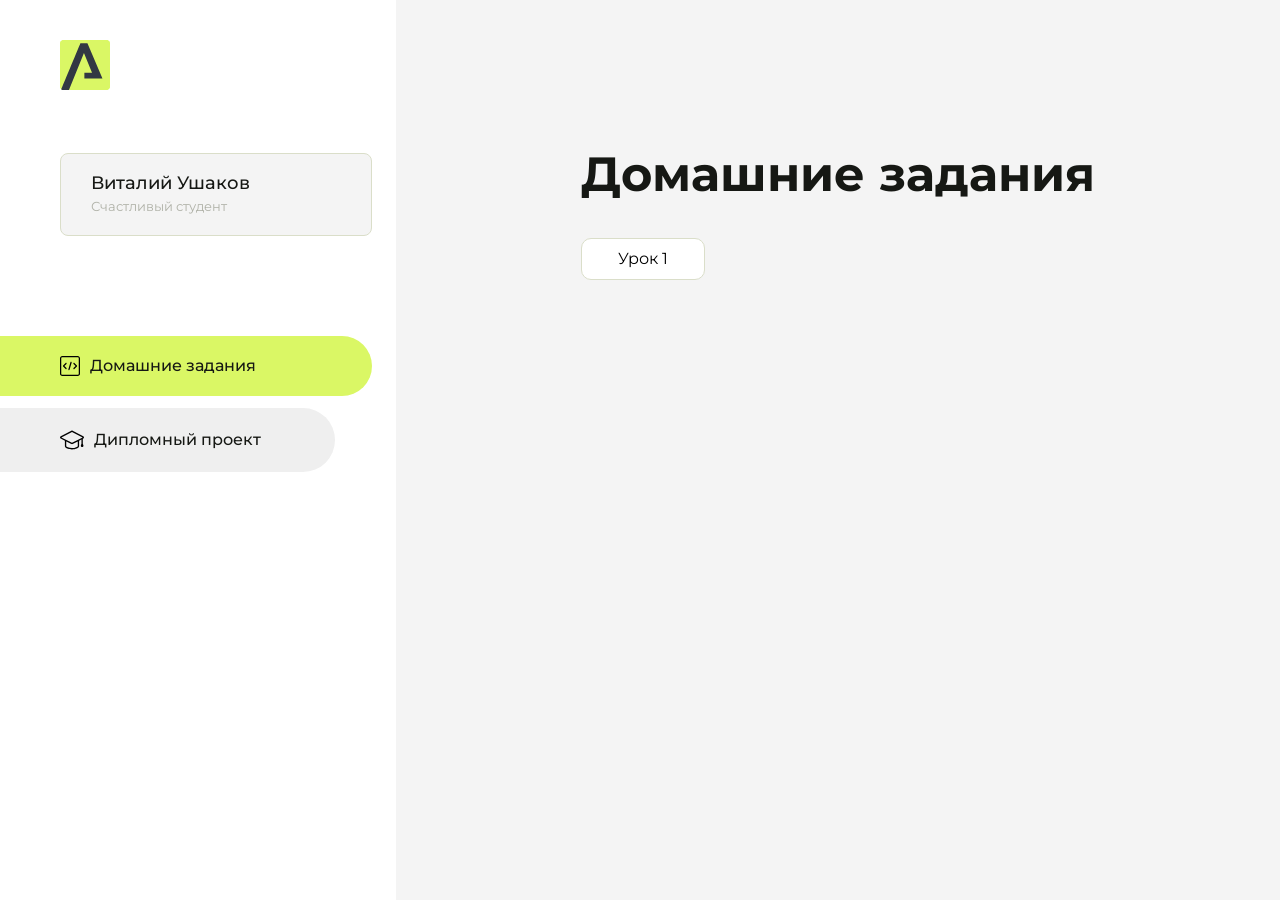
==== commit 7f4b4664: "Add files via upload" ====
--- a/index.html
+++ b/index.html
@@ -1,159 +1,117 @@
 <!DOCTYPE html>
-<html lang="ru">
+<html lang="en">
 <head>
-  <meta charset="UTF-8">
-  <meta name="viewport" content="width=device-width, initial-scale=1.0">
-  <title>Fit-studio - Главная </title>
-  <link rel="stylesheet" href="./CSS/normalize.css">
-  <link rel="stylesheet" href="./CSS/fonts.css">
-  <link rel="stylesheet" href="./CSS/globals.css">
-  <link rel="stylesheet" href="./CSS/header.css">
-  <link rel="stylesheet" href="./CSS/main.css">
-  <link rel="stylesheet" href="./CSS/footer.css">
-  <link rel=" icon" href="./img/favicon-icon.svg" type="image/svg+xml">
+    <meta charset="UTF-8">
+    <meta name="viewport" content="width=device-width, initial-scale=1.0">
+    <title>Домашняя работа</title>
+    <link rel="shortcut icon" href="src/logo.ico" type="image/x-icon">
+    <link rel="preconnect" href="https://fonts.googleapis.com">
+    <link rel="preconnect" href="https://fonts.gstatic.com" crossorigin>
+    <link href="https://fonts.googleapis.com/css2?family=Montserrat:wght@400;500;700&family=Rubik:wght@500&display=swap"
+          rel="stylesheet">
+    <link rel="stylesheet" href="src/style.css">
 </head>
-<body>
-  <header class="header">
-    <div class="container ">
-      <div class="header-container">
-        <a href="/">
-          <img src="./img/logo-icon.svg" alt="Логотип">
-        </a>
-        <div class="phone text-sub">
-          <p class="phone-text">Первое посещение бесплатно</p>
-          <a class="phone-link" href="tel:+79282822882">+7 (928) 282-28-82</a>
+<body id="body">
+<div class="overlay" id="overlay"></div>
+<div class="layout">
+    <div class="burger" id="burger">
+        <svg viewBox="0 0 24 24" fill="none" xmlns="http://www.w3.org/2000/svg">
+            <g id="SVGRepo_bgCarrier" stroke-width="0"></g>
+            <g id="SVGRepo_tracerCarrier" stroke-linecap="round" stroke-linejoin="round"></g>
+            <g id="SVGRepo_iconCarrier">
+                <path d="M4 18L20 18" stroke="#DAF765" stroke-width="2" stroke-linecap="round"></path>
+                <path d="M4 12L20 12" stroke="#DAF765" stroke-width="2" stroke-linecap="round"></path>
+                <path d="M4 6L20 6" stroke="#DAF765" stroke-width="2" stroke-linecap="round"></path>
+            </g>
+        </svg>
+    </div>
+    <aside class="sidebar" id="sidebar">
+        <div class="sidebar__inner">
+            <div class="logo">
+                <svg width="50" height="50" viewBox="0 0 50 50" fill="none" xmlns="http://www.w3.org/2000/svg">
+                    <g clip-path="url(#clip0_513_74730)">
+                        <path d="M46.17 -0.257004H3.83C1.57281 -0.257004 -0.257 1.57281 -0.257 3.83V46.17C-0.257 48.4272 1.57281 50.257 3.83 50.257H46.17C48.4272 50.257 50.257 48.4272 50.257 46.17V3.83C50.257 1.57281 48.4272 -0.257004 46.17 -0.257004Z"
+                              fill="#DAF765"/>
+                        <path d="M24.375 38.4H42.461L27.441 3.1585H20.4355C20.4355 3.1585 6.7895 35.881 1.1945 49.294C2.015 50.0275 3.0945 50.257 3.6945 50.257H8.8445L23.954 13.07L32.0465 32.8285H24.375V38.4Z"
+                              fill="#323843"/>
+                    </g>
+                    <defs>
+                        <clipPath id="clip0_513_74730">
+                            <rect width="50" height="50" fill="white"/>
+                        </clipPath>
+                    </defs>
+                </svg>
+            </div>
+            <div class="sidebar__user">
+                <div class="sidebar__name">Виталий Ушаков</div>
+                <div class="sidebar__text">Счастливый студент</div>
+            </div>
+            <div class="sidebar__tabs">
+                <div class="sidebar__item">
+                    <button class="sidebar__button active" id="tasks">
+                        <svg xmlns="http://www.w3.org/2000/svg" width="20" height="20" viewBox="0 0 20 20" fill="none">
+                            <g clip-path="url(#clip0_704_74543)">
+                                <path d="M17.7083 20H2.29167C1.0275 20 0 18.9725 0 17.7083V2.29167C0 1.0275 1.0275 0 2.29167 0H17.7083C18.9725 0 20 1.0275 20 2.29167V17.7083C20 18.9725 18.9725 20 17.7083 20ZM2.29167 1.25C1.7175 1.25 1.25 1.7175 1.25 2.29167V17.7083C1.25 18.2825 1.7175 18.75 2.29167 18.75H17.7083C18.2825 18.75 18.75 18.2825 18.75 17.7083V2.29167C18.75 1.7175 18.2825 1.25 17.7083 1.25H2.29167Z"
+                                      fill="black"/>
+                                <path d="M6.04167 13.125C5.88167 13.125 5.72167 13.0642 5.6 12.9417L3.1 10.4417C2.85583 10.1975 2.85583 9.80167 3.1 9.5575L5.6 7.0575C5.84417 6.81333 6.24 6.81333 6.48417 7.0575C6.72833 7.30167 6.72833 7.6975 6.48417 7.94167L4.42583 10L6.48417 12.0583C6.72833 12.3025 6.72833 12.6983 6.48417 12.9425C6.36167 13.0642 6.20167 13.125 6.04167 13.125Z"
+                                      fill="black"/>
+                                <path d="M8.95833 14.1667C8.9 14.1667 8.84 14.1583 8.78167 14.1417C8.45083 14.0442 8.26083 13.6967 8.35833 13.3658L10.4417 6.28251C10.5392 5.95084 10.8892 5.76417 11.2175 5.85917C11.5483 5.95667 11.7383 6.30417 11.6408 6.63501L9.5575 13.7183C9.47833 13.9908 9.22833 14.1667 8.95833 14.1667Z"
+                                      fill="black"/>
+                                <path d="M13.9583 13.125C13.7983 13.125 13.6383 13.0642 13.5167 12.9417C13.2725 12.6975 13.2725 12.3017 13.5167 12.0575L15.575 9.99916L13.5167 7.94083C13.2725 7.69666 13.2725 7.30083 13.5167 7.05666C13.7608 6.81249 14.1567 6.81249 14.4008 7.05666L16.9008 9.55666C17.145 9.80083 17.145 10.1967 16.9008 10.4408L14.4008 12.9408C14.2783 13.0642 14.1183 13.125 13.9583 13.125Z"
+                                      fill="black"/>
+                            </g>
+                            <defs>
+                                <clipPath id="clip0_704_74543">
+                                    <rect width="20" height="20" fill="white"/>
+                                </clipPath>
+                            </defs>
+                        </svg>
+                        <span>Домашние задания</span></button>
+                </div>
+                <div class="sidebar__item">
+                    <button class="sidebar__button" id="diplom">
+                        <svg xmlns="http://www.w3.org/2000/svg" width="24" height="24" viewBox="0 0 24 24" fill="none">
+                            <g clip-path="url(#clip0_704_74553)">
+                                <path d="M23.2628 10.5971C23.7176 10.365 24 9.90375 24 9.39337C24 8.883 23.7176 8.42175 23.2628 8.18962L12.6135 2.75362C12.2291 2.55824 11.7705 2.55787 11.3854 2.75399L0.736875 8.19C0.282375 8.42175 0 8.883 0 9.39337C0 9.90375 0.282375 10.365 0.736875 10.5971L4.89038 12.7177V18.2074C4.89038 19.8154 8.412 21.393 12 21.393C15.5884 21.393 19.1096 19.815 19.1096 18.2074V12.7174L21.4609 11.517V15.8017L20.901 17.2305C20.7409 17.6389 20.7934 18.0994 21.0405 18.4616C21.2876 18.8246 21.6979 19.041 22.1366 19.041C22.5754 19.041 22.9852 18.8246 23.2324 18.462C23.4795 18.099 23.532 17.6385 23.3719 17.2301L22.8124 15.8021V10.827L23.2628 10.5971ZM17.7623 18.1721C17.6198 18.6375 15.3491 20.0419 12 20.0419C8.65088 20.0419 6.38025 18.6375 6.2415 18.2074V12.3037L6.23887 12.3019C6.23812 12.057 6.1065 11.8207 5.87325 11.7019L1.3515 9.39337L12 3.95737L22.6489 9.39337L12 14.8294L5.87325 11.7019C5.54063 11.5331 4.6695 11.6674 4.5 12C4.33012 12.3322 4.55813 12.5479 4.89038 12.7177L11.3857 16.0331C11.5781 16.1314 11.7889 16.1805 12 16.1805C12.2107 16.1805 12.4222 16.1314 12.6146 16.0331L17.7593 13.407L17.7623 18.1721Z"
+                                      fill="black"/>
+                            </g>
+                            <defs>
+                                <clipPath id="clip0_704_74553">
+                                    <rect width="24" height="24" fill="white"/>
+                                </clipPath>
+                            </defs>
+                        </svg>
+                        <span>Дипломный проект</span></button>
+                </div>
+            </div>
         </div>
-      </div>
+
+    </aside>
+    <div class="content">
+        <div class="container">
+            <div class="content__block" id="tasksBlock">
+                <div class="content__title">Домашние задания</div>
+                <ul class="content__list">
+                    <li class="content__list-item">
+                        <a href="lesson1/index.html">Урок 1</a>
+                    </li>
+                </ul>
+            </div>
+            <div class="content__block hidden" id="diplomBlock">
+                <div class="content__title">Дипломный проект</div>
+                <div class="content__list-diplom">
+                    <a href="ПАПКА-С-НОМЕРОМ-УРОКА">Ссылка на ДЗ</a>
+                </div>
+                <div class="content__decor">
+                    <div class="content__decor-text">Давай проверим, чему ты научился!</div>
+                    <div class="content__decor-img">
+                        <img src="src/decor.png" alt="decor">
+                    </div>
+                </div>
+            </div>
+        </div>
     </div>
-  </header>
-  <section class="hero section">
-    <div class="container hero-container">
-      <div>
-        <h1>Подтянутое тело <strong>за месяц</strong> тренировок</h1>
-        <p class="text">Программа тренировки включает в себя разнообразные упражнения, направленные на развитие силы и мышечного тонуса.</p>
-        <a href="#" class="button">Посмотреть программу</a>
-      </div>
-      <div class="hero-img">
-        <p class="hero-choose">
-Выбери своего тренера
-        </p>
-        <img src="./img/Rectangle 1.png" width="347" height="513" alt="СПОРТ.">
-        <img src="./img/Rectangle 3.png" width="353" height="513" alt="СПОРТ.">
-      </div>
-    </div>
-    </section>
-    <section class="news section">
-      <div class="container">
-        <h2 class="title-large">Последние новости</h2>
-        <div class="card-container">
-          <article class="news-article">
-            <header>
-              <img width="284" height="203" src="./img/Frame 5.png" alt="Тренажеры беговые">
-              <div class="news-info">
-                <time class="news-date text-sub" datetime="2024-04-19">19.04.2024</time>
-                <h3>Открытие нового филиала в центре города!</h3>
-              </div>
-            </header>
-            <footer>
-              <a class="news-link" href="article.html">Подробнее</a>
-            </footer>
-          </article>
-                    <article class="news-article">
-            <header>
-              <img width="284" height="203" src="./img/Frame 5 (1).png" alt="Занятия спортом">
-              <div class="news-info">
-                <time class="news-date text-sub" datetime="2024-04-17">17.04.2024</time>
-                <h3>Запуск новой программы тренировок для начинающих</h3>
-              </div>
-            </header>
-            <footer>
-              <a class="news-link" href="article.html">Подробнее</a>
-            </footer>
-          </article>
-                    <article class="news-article">
-            <header>
-              <img width="284" height="203" src="./img/Frame 5 (2).png" alt="Заеятия спортом на велотренажерах">
-              <div class="news-info">
-                <time class="news-date text-sub" datetime="2024-04-13">13.04.2024</time>
-                <h3>Специальное предложение для студентов и школьников</h3>
-              </div>
-            </header>
-            <footer>
-              <a class="news-link" href="article.html">Подробнее</a>
-            </footer>
-          </article>
-                    <article class="news-article">
-            <header>
-              <img width="284" height="203" src="./img/Frame 5 (3).png" alt="Девушка бежит на беговой дорожке">
-              <div class="news-info">
-                <time class="news-date text-sub" datetime="2024-04-08">08.04.2024</time>
-                <h3>Открыт конкурс на лучший фитнес-челлендж</h3>
-              </div>
-            </header>
-            <footer>
-              <a class="news-link" href="article.html">Подробнее</a>
-            </footer>
-          </article>
-        </div>
-      </div>
-    </section>
-    <section class="faq section">
-      <div class="container">
-        <h2 class="title-large">Вопросы и ответы</h2>
-        <div class="faq-container">
-          <img width="492" height="531" src="./img/sporty-woman-2.png" alt="Спортивная девушка с гантелями">
-          <div>
-            <details name="faq" open>
-              <summary>Какие способы оплаты вы принимаете?</summary>
-              <p class="faq-text">Наш сайт подключен к интернет-эквайрингу, и вы можете оплатить товар или услугу банковской картой Visa, MasterCard, Maestro и МИР.
-Также в наших клубах возможна наличная оплата при посещении фитнес-центра.</p>
-            </details>
-                      <details name="faq" >
-              <summary>Какие абонементы у вас есть?</summary>
-              <p class="faq-text">Наш сайт подключен к интернет-эквайрингу, и вы можете оплатить товар или услугу банковской картой Visa, MasterCard, Maestro и МИР.
-Также в наших клубах возможна наличная оплата при посещении фитнес-центра.</p>
-            </details>
-                      <details name="faq">
-              <summary>Есть ли у вас рассрочка на абонементы?</summary>
-              <p class="faq-text">Наш сайт подключен к интернет-эквайрингу, и вы можете оплатить товар или услугу банковской картой Visa, MasterCard, Maestro и МИР.
-Также в наших клубах возможна наличная оплата при посещении фитнес-центра.</p>
-            </details>
-                      <details name="faq">
-              <summary>Есть ли у вас бонусы для постоянных клиентов?</summary>
-              <p class="faq-text">Наш сайт подключен к интернет-эквайрингу, и вы можете оплатить товар или услугу банковской картой Visa, MasterCard, Maestro и МИР.
-Также в наших клубах возможна наличная оплата при посещении фитнес-центра.</p>
-            </details>
-                      <details name="faq">
-              <summary>Возможно ли переоформить мою клубную карту на другого человека?</summary>
-              <p class="faq-text">Наш сайт подключен к интернет-эквайрингу, и вы можете оплатить товар или услугу банковской картой Visa, MasterCard, Maestro и МИР.
-Также в наших клубах возможна наличная оплата при посещении фитнес-центра.</p>
-            </details>
-          </div>
-        </div>
-      </div>
-    </section>
-  <footer class="footer">
-    <div class="container">
-      <div class="footer-top">
-        <a href="/">
-            <img class="footer-logo" src="./img/logo-icon.svg" alt="Логотип">
-          </a>
-            <nav>
-              <ul class="footer-menu">
-                <li><a href="#">Клубы</a></li>
-                <li><a href="#">Тренировки</a></li>
-                <li><a href="#">Абонементы</a></li>
-                <li><a href="#">Программа лояльности</a></li>
-                <li><a href="#">Контакты</a></li>
-              </ul>
-            </nav>
-      </div>
-    </div>
-    <div class="container">
-      <p class="footer-bottom">
-&copy; Copyright. Все права защищены
-      </p>
-    </div>
-  </footer>
+</div>
+<script src="src/index.js"></script>
 </body>
-</html>+</html>
--- a/src/style.css
+++ b/src/style.css
@@ -0,0 +1,292 @@
+
+*{padding: 0;margin: 0;border: 0;}
+*,*:before,*:after{-webkit-box-sizing: border-box;box-sizing: border-box;}
+:focus,:active{outline: none;}
+a:focus,a:active{outline: none;}
+nav,footer,header,aside{display: block;}
+html,body{
+    height:100%;width:100%;
+    font-size:100%;line-height:1;-ms-text-size-adjust:100%;-moz-text-size-adjust:100%;-webkit-text-size-adjust:100%;}
+input,button,textarea{font-family:inherit;}
+input::-ms-clear{display: none;}
+button{cursor: pointer;}
+button::-moz-focus-inner{padding:0;border:0;}
+a,a:visited{text-decoration: none;}
+a:hover{text-decoration: none;}
+ul li{list-style: none;}
+img{vertical-align: top;}
+h1,h2,h3,h4,h5,h6{font-size:inherit;font-weight: inherit;}
+a{color:inherit;}
+
+
+
+body {
+    font-family: "Montserrat",SansSerif;
+    color: black;
+}
+
+body.overflow {
+    overflow: hidden;
+}
+
+
+
+.layout {
+    display: -webkit-box;
+    display: -ms-flexbox;
+    display: flex;
+    min-height: 100vh;
+}
+
+.sidebar {
+    padding: 40px 24px 40px 0;
+    -ms-flex-negative: 0;
+    flex-shrink: 0;
+    background-color: white;
+}
+
+
+
+.content {
+    -webkit-box-flex: 1;
+    -ms-flex-positive: 1;
+    flex-grow: 1;
+    background-color: #F4F4F4;
+}
+
+.container {
+    display: -webkit-box;
+    display: -ms-flexbox;
+    display: flex;
+    -webkit-box-orient: vertical;
+    -webkit-box-direction: normal;
+    -ms-flex-direction: column;
+    flex-direction: column;
+    -webkit-box-pack: center;
+    -ms-flex-pack: center;
+    justify-content: center;
+    -webkit-box-align: center;
+    -ms-flex-align: center;
+    align-items: center;
+    padding: 150px 60px 80px 60px;
+}
+
+
+.logo {
+    margin-left: 60px;
+    margin-bottom: 60px;
+}
+
+.sidebar__user {
+    background-color: #F4F4F4;
+    padding: 20px 30px;
+    margin-left: 60px;
+    margin-bottom: 100px;
+    border-radius: 8px;
+    border: 1px solid #DADEC9;
+}
+
+.sidebar__name {
+    color:#161814;
+    font-size: 18px;
+    font-weight: 500;
+    margin-bottom: 6px;
+}
+
+.sidebar__text {
+    color: #AFB1A7;
+    font-size: 13px;
+    font-weight: 400;
+    line-height: 130%; /* 16.9px */
+}
+
+.sidebar__item {
+    width: 372px;
+}
+
+.sidebar__button {
+    display: -webkit-box;
+    display: -ms-flexbox;
+    display: flex;
+    -webkit-box-align: center;
+    -ms-flex-align: center;
+    align-items: center;
+    gap: 10px;
+    padding: 20px 60px;
+    margin-bottom: 12px;
+    border-radius: 0px 100px 100px 0px;
+    -webkit-transition: all .5s;
+    -o-transition: all .5s;
+    transition: all .5s;
+    cursor: pointer;
+    width: 90%;
+    color:#161814;
+    font-size: 16px;
+    font-weight: 500;
+}
+
+.sidebar__button.active , .sidebar__button:hover {
+    width: 100%;
+    background-color: #DAF765;
+}
+
+
+.content__title {
+    color: #161814;
+    font-size: 48px;
+    font-weight: 700;
+    margin-bottom: 40px;
+}
+
+.content__list {
+    display: -webkit-box;
+    display: -ms-flexbox;
+    display: flex;
+    -webkit-box-align: center;
+    -ms-flex-align: center;
+    align-items: center;
+    -ms-flex-wrap: wrap;
+    flex-wrap: wrap;
+    gap: 20px;
+}
+
+
+
+.content__list-item  {
+    cursor: pointer;
+    padding: 12px 18px;
+    background-color: #fff;
+    border-radius: 10px;
+    border: 1px solid #DADEC9;
+    -webkit-transition: all .3s;
+    -o-transition: all .3s;
+    transition: all .3s;
+}
+
+.content__list-item:hover,.content__list-diplom:hover {
+    background-color: #AFB1A7;
+}
+
+li a {
+    padding: 12px 18px;
+
+}
+
+
+.content__list-diplom {
+    -webkit-transition: all .3s;
+    -o-transition: all .3s;
+    transition: all .3s;
+    display: inline-block;
+    padding: 12px 18px;
+    background-color: #fff;
+    border-radius: 10px;
+    border: 1px solid #DADEC9;
+}
+
+.content__decor {
+    display: -webkit-box;
+    display: -ms-flexbox;
+    display: flex;
+    -webkit-box-align: center;
+    -ms-flex-align: center;
+    align-items: center;
+}
+
+.content__decor-text {
+    color:#BEDD44;
+    font-size: 36px;
+    font-weight: 700;
+    line-height: 110%; /* 39.6px */
+}
+
+.content__block {
+    max-width: 1200px;
+}
+
+.content__block.hidden {
+    display: none;
+}
+
+.content__decor-img img{
+    width: 100%;
+}
+
+.burger {
+    display: none;
+    padding: 5px;
+    position: fixed;
+    top: 3%;
+    right: 7%;
+    width: 40px;
+    height: 40px;
+    background-color: #161814;
+    border-radius: 50%;
+    z-index: 10;
+    border: 1px solid #DAF765;
+}
+
+@media (max-width: 768px) {
+    .burger {
+        display: block;
+    }
+
+    .sidebar {
+        -webkit-transition: all .3s;
+        -o-transition: all .3s;
+        transition: all .3s;
+        -webkit-transform: translateX(-100%);
+        -ms-transform: translateX(-100%);
+        transform: translateX(-100%);
+        position: fixed;
+        top: 0;
+        left: 0;
+        bottom: 0;
+        z-index: 5;
+    }
+
+    .sidebar.show {
+        -webkit-transform: translateX(0%);
+        -ms-transform: translateX(0%);
+        transform: translateX(0%);
+    }
+
+    .overlay {
+        opacity: 0;
+        pointer-events: none;
+        -webkit-transition: all .3s;
+        -o-transition: all .3s;
+        transition: all .3s;
+        position: absolute;
+        top: 0;
+        right: 0;
+        left: 0;
+        bottom: 0;
+        z-index: 3;
+        background-color: #000000e0;
+    }
+
+    .overlay.show {
+        opacity: 1;
+        pointer-events: all;
+    }
+
+    .container {
+        padding: 40px 20px;
+        min-height: 100%;
+    }
+
+    .content__decor {
+        margin-top: 20px;
+        -webkit-box-orient: vertical;
+        -webkit-box-direction: normal;
+        -ms-flex-direction: column;
+        flex-direction: column;
+    }
+}
+
+@media (max-width: 400px) {
+    .sidebar__user {
+        margin-left: 0;
+    }
+}
